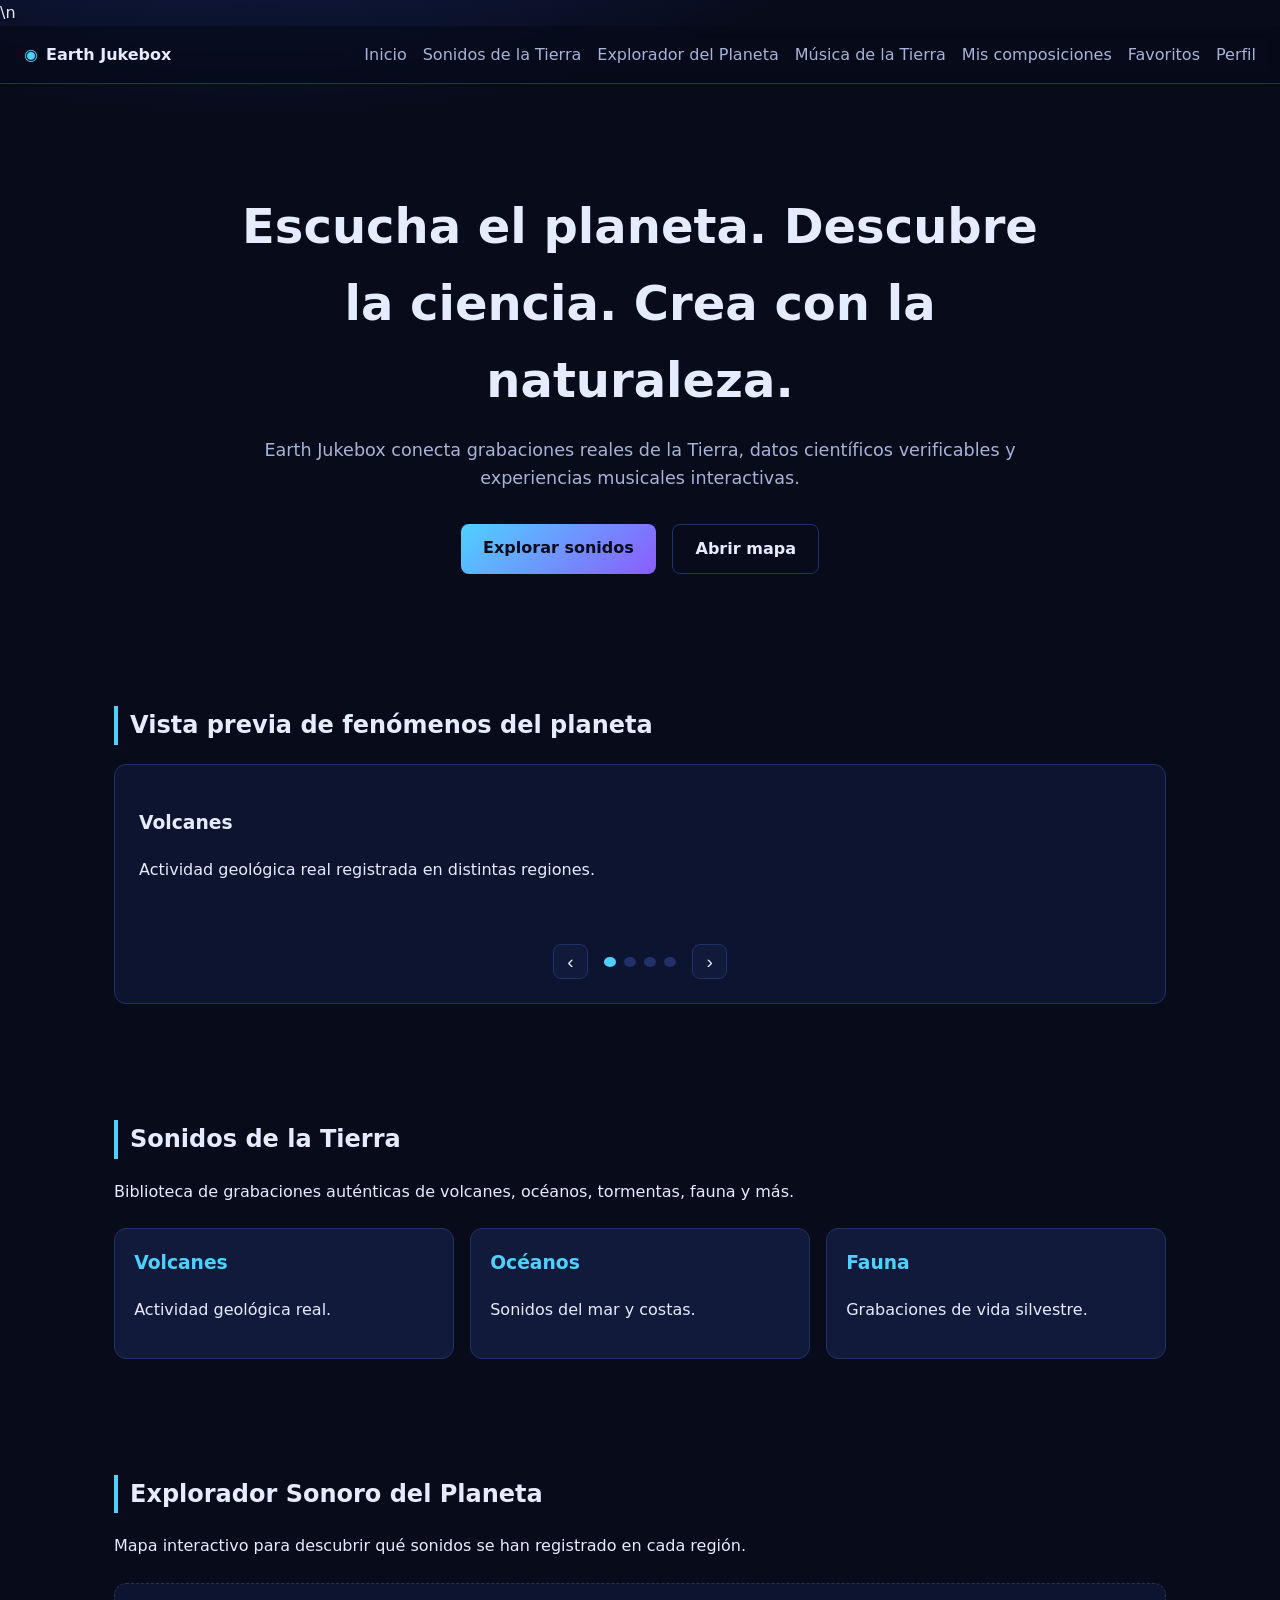
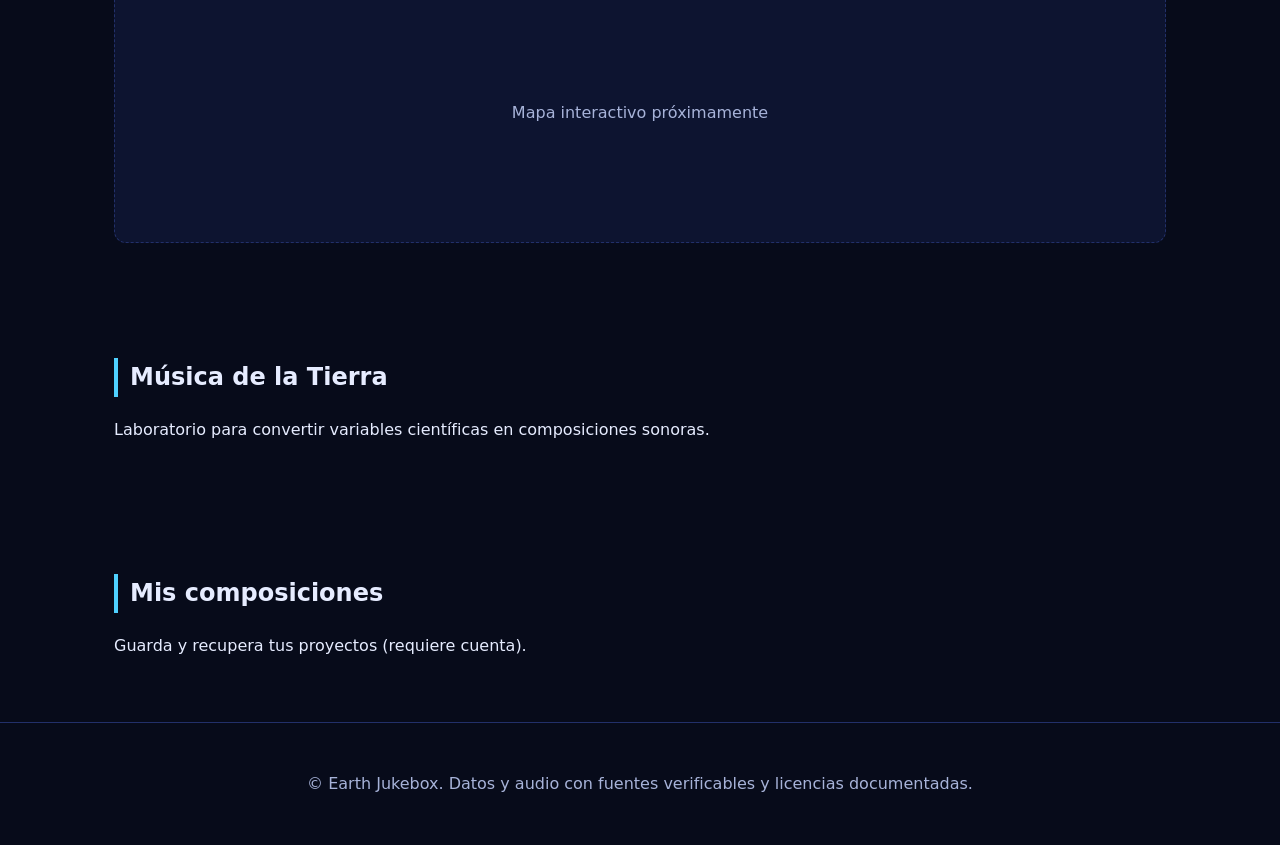
==== frontend/index.html @ 1860da3d "Initial Earth Jukebox project" ====
<!DOCTYPE html>
<html lang="es">
<head>
  <meta charset="UTF-8" />
  <meta name="viewport" content="width=device-width, initial-scale=1.0" />
  <title>Earth Jukebox — Listen to the Planet</title>
  <meta name="description" content="Explora sonidos reales del planeta, descubre su ciencia y crea música con la naturaleza." />
  <link rel="stylesheet" href="styles/main.css" />
<script src="config.js"></script>\n</head>
<body>
  <a class="skip-link" href="#contenido">Saltar al contenido</a>

  <header class="site-header">
    <div class="brand">
      <span class="brand-mark" aria-hidden="true">◉</span>
      <span class="brand-name">Earth Jukebox</span>
    </div>
    <button class="nav-toggle" aria-expanded="false" aria-controls="site-nav" aria-label="Abrir menú">☰</button>
    <nav id="site-nav" class="site-nav" aria-label="Principal">
      <a href="index.html">Inicio</a>
      <a href="pages/sounds.html">Sonidos de la Tierra</a>
      <a href="pages/explorer.html">Explorador del Planeta</a>
      <a href="pages/music.html">Música de la Tierra</a>
      <a href="pages/compositions.html">Mis composiciones</a>
      <a href="pages/favorites.html">Favoritos</a>
      <a href="pages/profile.html">Perfil</a>
    </nav>
  </header>

  <main id="contenido">
    <section class="hero">
      <h1>Escucha el planeta. Descubre la ciencia. Crea con la naturaleza.</h1>
      <p>Earth Jukebox conecta grabaciones reales de la Tierra, datos científicos verificables y experiencias musicales interactivas.</p>
      <div class="hero-actions">
        <a class="btn btn-primary" href="pages/sounds.html">Explorar sonidos</a>
        <a class="btn btn-secondary" href="pages/explorer.html">Abrir mapa</a>
      </div>
    </section>

    <section class="section" aria-labelledby="carousel-title">
      <h2 id="carousel-title">Vista previa de fenómenos del planeta</h2>
      <div id="hero-carousel" class="carousel" aria-roledescription="carrusel" aria-label="Fenómenos del planeta">
        <div class="carousel-viewport">
          <div class="carousel-slide is-active" aria-hidden="false">
            <h3>Volcanes</h3>
            <p>Actividad geológica real registrada en distintas regiones.</p>
          </div>
          <div class="carousel-slide" aria-hidden="true">
            <h3>Océanos</h3>
            <p>Sonidos del mar, costas y corrientes.</p>
          </div>
          <div class="carousel-slide" aria-hidden="true">
            <h3>Tormentas</h3>
            <p>Fenómenos atmosféricos convertidos en datos y sonido.</p>
          </div>
          <div class="carousel-slide" aria-hidden="true">
            <h3>Hielo y glaciares</h3>
            <p>Crujidos y movimientos de masas de hielo.</p>
          </div>
        </div>
        <div class="carousel-controls">
          <button class="carousel-prev" aria-label="Diapositiva anterior">‹</button>
          <div class="carousel-dots" role="tablist" aria-label="Seleccionar diapositiva">
            <button class="carousel-dot is-active" aria-current="true" aria-label="Diapositiva 1"></button>
            <button class="carousel-dot" aria-label="Diapositiva 2"></button>
            <button class="carousel-dot" aria-label="Diapositiva 3"></button>
            <button class="carousel-dot" aria-label="Diapositiva 4"></button>
          </div>
          <button class="carousel-next" aria-label="Diapositiva siguiente">›</button>
        </div>
        <p class="sr-only carousel-live" aria-live="polite"></p>
      </div>
    </section>

    <section id="sonidos" class="section">
      <h2>Sonidos de la Tierra</h2>
      <p>Biblioteca de grabaciones auténticas de volcanes, océanos, tormentas, fauna y más.</p>
      <div class="card-grid">
        <article class="card"><h3>Volcanes</h3><p>Actividad geológica real.</p></article>
        <article class="card"><h3>Océanos</h3><p>Sonidos del mar y costas.</p></article>
        <article class="card"><h3>Fauna</h3><p>Grabaciones de vida silvestre.</p></article>
      </div>
    </section>

    <section id="explorador" class="section">
      <h2>Explorador Sonoro del Planeta</h2>
      <p>Mapa interactivo para descubrir qué sonidos se han registrado en cada región.</p>
      <div id="map-placeholder" class="map-placeholder" role="img" aria-label="Mapa del planeta (próximamente)">Mapa interactivo próximamente</div>
    </section>

    <section id="musica" class="section">
      <h2>Música de la Tierra</h2>
      <p>Laboratorio para convertir variables científicas en composiciones sonoras.</p>
    </section>

    <section id="composiciones" class="section">
      <h2>Mis composiciones</h2>
      <p>Guarda y recupera tus proyectos (requiere cuenta).</p>
    </section>
  </main>

  <footer class="site-footer">
    <p>© Earth Jukebox. Datos y audio con fuentes verificables y licencias documentadas.</p>
  </footer>

  <script type="module" src="scripts/main.js"></script>
</body>
</html>
---- frontend/styles/main.css ----
:root {
  --bg: #070b1a;
  --bg-2: #0d1430;
  --card: #111a3a;
  --text: #e6ecff;
  --muted: #a7b3d9;
  --accent: #4fd1ff;
  --accent-2: #8b5cff;
  --border: #22306a;
}

* { box-sizing: border-box; }

body {
  margin: 0;
  font-family: system-ui, -apple-system, Segoe UI, Roboto, sans-serif;
  background: radial-gradient(1200px 600px at 20% -10%, #1a2a6c 0%, transparent 60%), var(--bg);
  color: var(--text);
  line-height: 1.6;
}

.skip-link {
  position: absolute;
  left: -9999px;
  top: 0;
  background: var(--accent);
  color: #000;
  padding: 0.5rem 1rem;
}
.skip-link:focus { left: 1rem; top: 1rem; }

.site-header {
  display: flex;
  justify-content: space-between;
  align-items: center;
  padding: 1rem 1.5rem;
  border-bottom: 1px solid var(--border);
  background: rgba(7,11,26,0.7);
  backdrop-filter: blur(8px);
  position: sticky;
  top: 0;
  z-index: 10;
}

.brand { display: flex; align-items: center; gap: 0.5rem; font-weight: 700; }
.brand-mark { color: var(--accent); }
.site-nav { display: flex; gap: 1rem; flex-wrap: wrap; }
.site-nav a { color: var(--muted); text-decoration: none; }
.site-nav a:hover { color: var(--accent); }

.hero {
  padding: 4rem 1.5rem;
  text-align: center;
  max-width: 900px;
  margin: 0 auto;
}
.hero h1 { font-size: clamp(1.8rem, 4vw, 3rem); margin-bottom: 1rem; }
.hero p { color: var(--muted); font-size: 1.1rem; }
.hero-actions { margin-top: 2rem; display: flex; gap: 1rem; justify-content: center; flex-wrap: wrap; }

.btn {
  display: inline-block;
  padding: 0.7rem 1.4rem;
  border-radius: 8px;
  text-decoration: none;
  font-weight: 600;
  border: 1px solid var(--border);
}
.btn-primary { background: linear-gradient(135deg, var(--accent), var(--accent-2)); color: #070b1a; border: none; }
.btn-secondary { color: var(--text); }

.section { padding: 3rem 1.5rem; max-width: 1100px; margin: 0 auto; }
.section h2 { border-left: 4px solid var(--accent); padding-left: 0.75rem; }

.card-grid { display: grid; grid-template-columns: repeat(auto-fit, minmax(220px, 1fr)); gap: 1rem; margin-top: 1.5rem; }
.card { background: var(--card); border: 1px solid var(--border); border-radius: 12px; padding: 1.2rem; }
.card h3 { margin-top: 0; color: var(--accent); }

.map-placeholder {
  margin-top: 1.5rem;
  height: 260px;
  border: 1px dashed var(--border);
  border-radius: 12px;
  display: flex;
  align-items: center;
  justify-content: center;
  color: var(--muted);
  background: var(--bg-2);
}

.map-container {
  height: 420px;
  border: 1px solid var(--border);
  border-radius: 12px;
  margin-top: 1rem;
  z-index: 1;
}

.map-toolbar {
  display: flex;
  gap: 0.75rem;
  flex-wrap: wrap;
  align-items: end;
  margin-top: 1rem;
}
.map-toolbar label { display: flex; flex-direction: column; font-size: 0.9rem; color: var(--muted); }
.map-toolbar input { padding: 0.4rem; border-radius: 6px; border: 1px solid var(--border); background: var(--bg-2); color: var(--text); }

.code-block {
  background: var(--bg-2);
  border: 1px solid var(--border);
  border-radius: 8px;
  padding: 1rem;
  overflow: auto;
  max-height: 320px;
  font-size: 0.85rem;
}

.layers-grid {
  display: grid;
  grid-template-columns: repeat(auto-fit, minmax(220px, 1fr));
  gap: 1rem;
  margin-top: 1rem;
}

.viz-canvas {
  width: 100%;
  height: 120px;
  border: 1px solid var(--border);
  border-radius: 8px;
  margin-top: 1rem;
  background: var(--bg-2);
}

.transport {
  display: flex;
  gap: 0.75rem;
  flex-wrap: wrap;
  align-items: center;
  margin-bottom: 1rem;
}

.auth-grid {
  display: grid;
  grid-template-columns: repeat(auto-fit, minmax(260px, 1fr));
  gap: 1rem;
}
.auth-grid label { display: flex; flex-direction: column; margin-bottom: 0.5rem; color: var(--muted); }
.auth-grid input { padding: 0.4rem; border-radius: 6px; border: 1px solid var(--border); background: var(--bg-2); color: var(--text); }

.compare-grid { display: grid; grid-template-columns: repeat(auto-fit, minmax(260px, 1fr)); gap: 1rem; margin: 1rem 0; }
.compare-grid fieldset { border: 1px solid var(--border); border-radius: 8px; padding: 1rem; }
.compare-grid label { display: flex; flex-direction: column; margin-bottom: 0.5rem; color: var(--muted); }
.compare-grid input { padding: 0.4rem; border-radius: 6px; border: 1px solid var(--border); background: var(--bg-2); color: var(--text); }

/* Accesibilidad: foco visible */
:focus-visible { outline: 2px solid var(--accent); outline-offset: 2px; }

.site-footer { padding: 2rem 1.5rem; text-align: center; color: var(--muted); border-top: 1px solid var(--border); }

/* Carrusel */
.carousel { background: var(--bg-2); border: 1px solid var(--border); border-radius: 12px; padding: 1.5rem; }
.carousel-viewport { position: relative; min-height: 120px; }
.carousel-slide { display: none; }
.carousel-slide.is-active { display: block; }
.carousel-controls { display: flex; align-items: center; justify-content: center; gap: 1rem; margin-top: 1rem; }
.carousel-prev, .carousel-next { background: var(--card); color: var(--text); border: 1px solid var(--border); border-radius: 8px; width: 2.2rem; height: 2.2rem; cursor: pointer; font-size: 1.2rem; }
.carousel-dots { display: flex; gap: 0.5rem; }
.carousel-dot { width: 10px; height: 10px; border-radius: 50%; border: none; background: var(--border); cursor: pointer; }
.carousel-dot.is-active { background: var(--accent); }
.sr-only { position: absolute; width: 1px; height: 1px; padding: 0; margin: -1px; overflow: hidden; clip: rect(0,0,0,0); white-space: nowrap; border: 0; }

/* Nav responsive */
.nav-toggle { display: none; background: var(--card); color: var(--text); border: 1px solid var(--border); border-radius: 8px; padding: 0.4rem 0.7rem; cursor: pointer; }

@media (max-width: 760px) {
  .site-header { flex-wrap: wrap; }
  .nav-toggle { display: inline-block; }
  .site-nav { display: none; width: 100%; flex-direction: column; padding-top: 0.5rem; }
  .site-nav.is-open { display: flex; }
}

@media (prefers-reduced-motion: reduce) {
  * { animation: none !important; transition: none !important; }
}
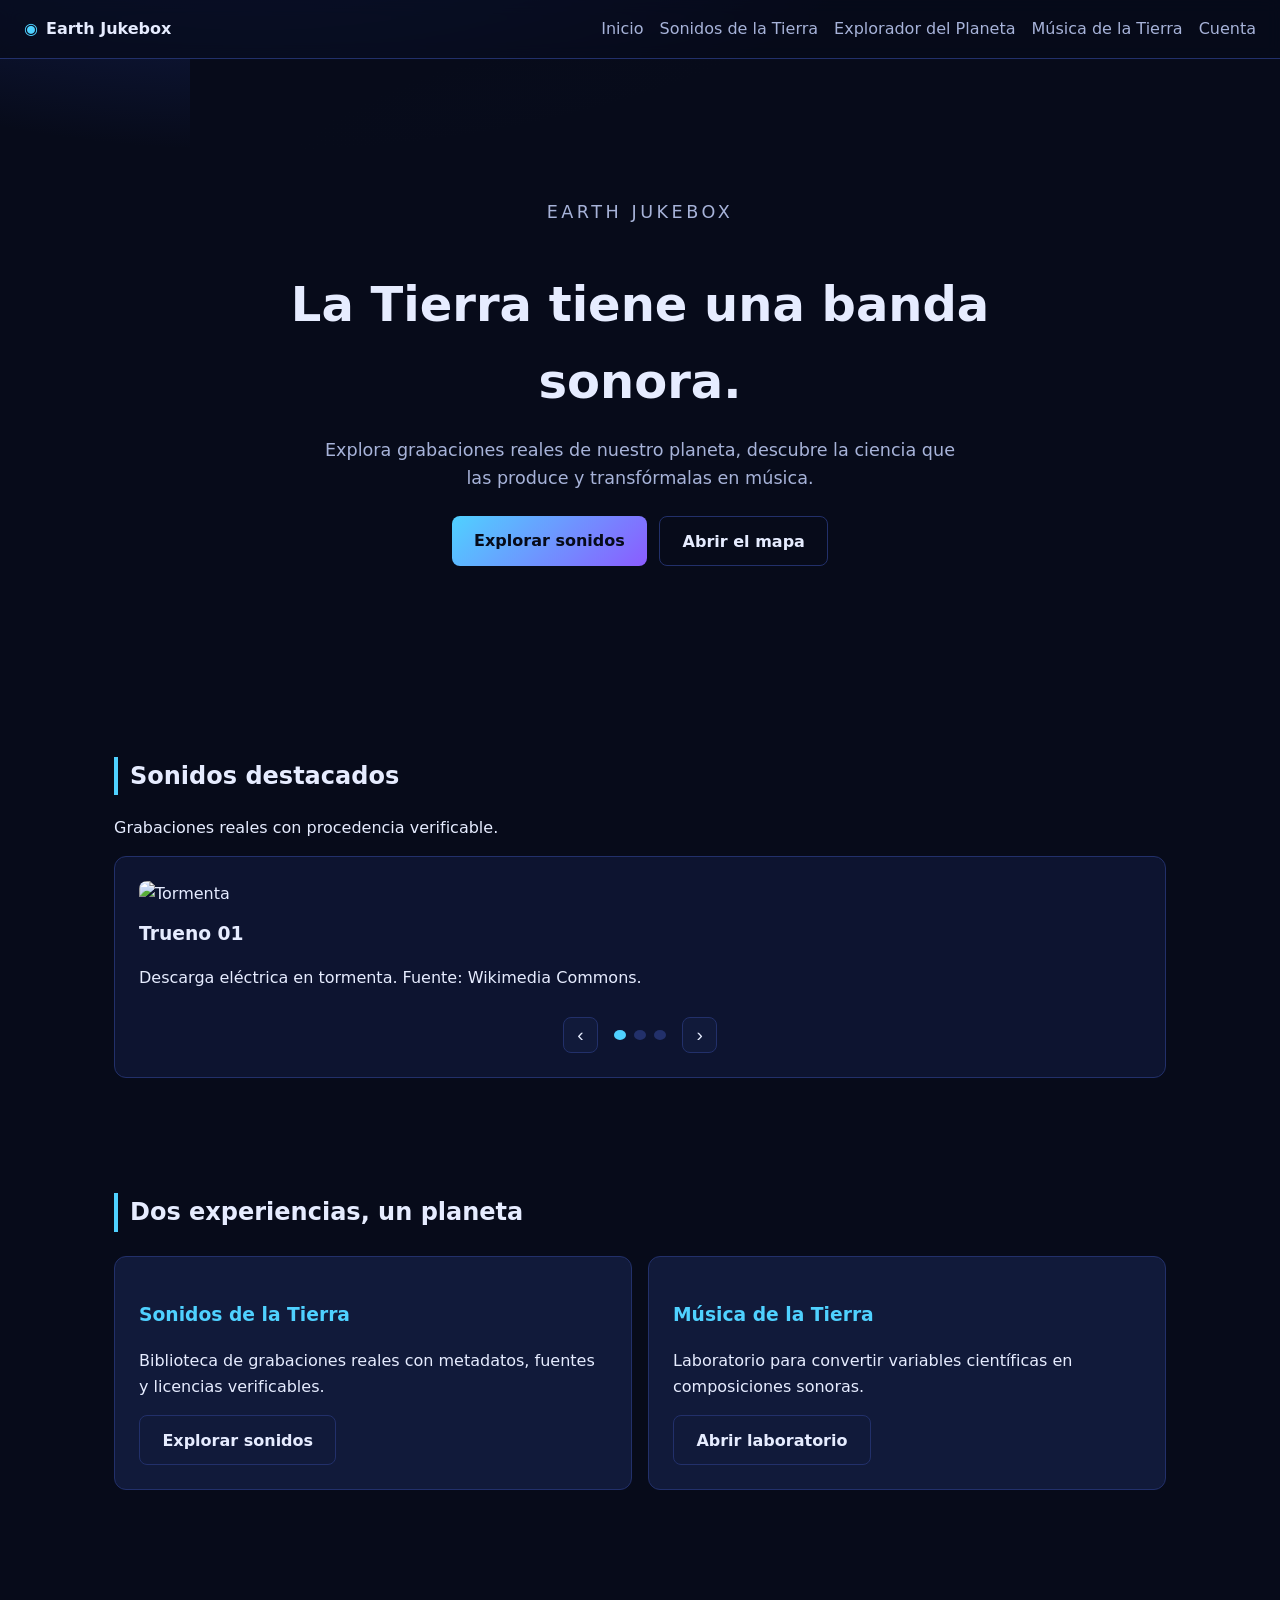
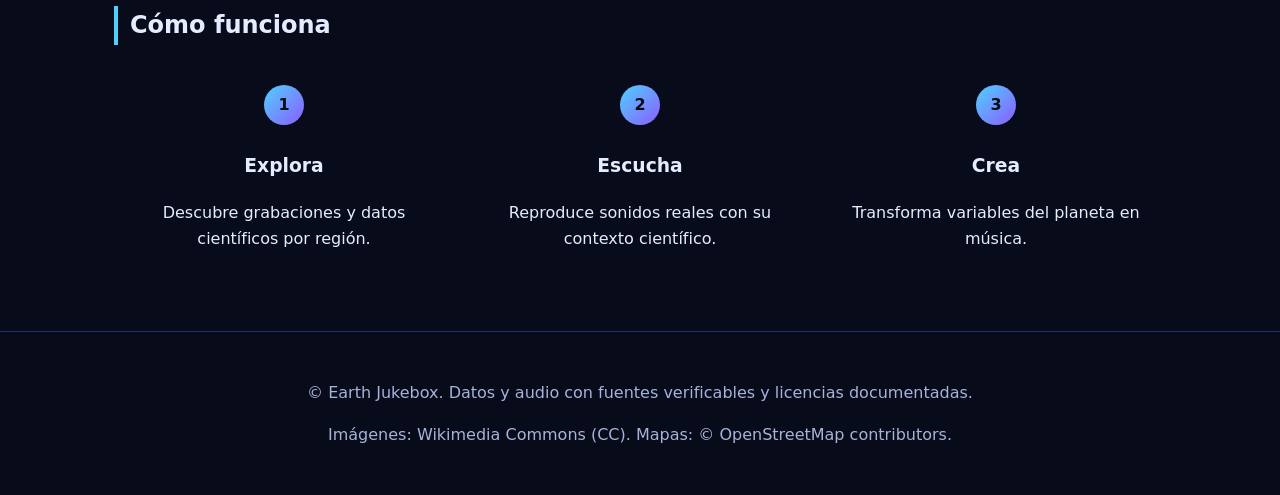
==== commit 4425852b: "Stage 3: design system and immersive landing (T3.1, T3.2)" ====
--- a/frontend/index.html
+++ b/frontend/index.html
@@ -3,10 +3,12 @@
 <head>
   <meta charset="UTF-8" />
   <meta name="viewport" content="width=device-width, initial-scale=1.0" />
-  <title>Earth Jukebox — Listen to the Planet</title>
+  <title>Earth Jukebox — La Tierra tiene una banda sonora</title>
   <meta name="description" content="Explora sonidos reales del planeta, descubre su ciencia y crea música con la naturaleza." />
+  <link rel="stylesheet" href="styles/tokens.css" />
   <link rel="stylesheet" href="styles/main.css" />
-<script src="config.js"></script>\n</head>
+  <script src="config.js"></script>
+</head>
 <body>
   <a class="skip-link" href="#contenido">Saltar al contenido</a>
 
@@ -17,45 +19,54 @@
     </div>
     <button class="nav-toggle" aria-expanded="false" aria-controls="site-nav" aria-label="Abrir menú">☰</button>
     <nav id="site-nav" class="site-nav" aria-label="Principal">
-      <a href="index.html">Inicio</a>
+      <a href="index.html" aria-current="page">Inicio</a>
       <a href="pages/sounds.html">Sonidos de la Tierra</a>
       <a href="pages/explorer.html">Explorador del Planeta</a>
       <a href="pages/music.html">Música de la Tierra</a>
-      <a href="pages/compositions.html">Mis composiciones</a>
-      <a href="pages/favorites.html">Favoritos</a>
-      <a href="pages/profile.html">Perfil</a>
+      <a href="pages/account.html">Cuenta</a>
     </nav>
   </header>
 
   <main id="contenido">
-    <section class="hero">
-      <h1>Escucha el planeta. Descubre la ciencia. Crea con la naturaleza.</h1>
-      <p>Earth Jukebox conecta grabaciones reales de la Tierra, datos científicos verificables y experiencias musicales interactivas.</p>
-      <div class="hero-actions">
-        <a class="btn btn-primary" href="pages/sounds.html">Explorar sonidos</a>
-        <a class="btn btn-secondary" href="pages/explorer.html">Abrir mapa</a>
+    <section class="hero hero-earth">
+      <div class="hero-bg" style="background-image:url('https://thumb.wikimedia.org/wikipedia/commons/thumb/9/97/The_Earth_seen_from_Apollo_17.jpg/1280px-The_Earth_seen_from_Apollo_17.jpg?utm_source=commons.wikimedia.org&utm_campaign=imageinfo&utm_content=thumbnail');" aria-hidden="true"></div>
+      <div class="hero-overlay"></div>
+      <div class="hero-content">
+        <p class="eyebrow">Earth Jukebox</p>
+        <h1>La Tierra tiene una banda sonora.</h1>
+        <p class="hero-lead">Explora grabaciones reales de nuestro planeta, descubre la ciencia que las produce y transfórmalas en música.</p>
+        <div class="hero-actions">
+          <a class="btn btn-primary" href="pages/sounds.html">Explorar sonidos</a>
+          <a class="btn btn-secondary" href="pages/explorer.html">Abrir el mapa</a>
+        </div>
       </div>
     </section>
 
-    <section class="section" aria-labelledby="carousel-title">
-      <h2 id="carousel-title">Vista previa de fenómenos del planeta</h2>
-      <div id="hero-carousel" class="carousel" aria-roledescription="carrusel" aria-label="Fenómenos del planeta">
+    <section class="section" aria-labelledby="featured-title">
+      <h2 id="featured-title">Sonidos destacados</h2>
+      <p>Grabaciones reales con procedencia verificable.</p>
+      <div id="hero-carousel" class="carousel" aria-roledescription="carrusel" aria-label="Sonidos destacados">
         <div class="carousel-viewport">
           <div class="carousel-slide is-active" aria-hidden="false">
-            <h3>Volcanes</h3>
-            <p>Actividad geológica real registrada en distintas regiones.</p>
+            <img src="https://thumb.wikimedia.org/wikipedia/commons/thumb/0/07/ISS-20_Thunderstorms_on_the_Brazilian_Horizon.jpg/500px-ISS-20_Thunderstorms_on_the_Brazilian_Horizon.jpg?utm_source=commons.wikimedia.org&utm_campaign=imageinfo&utm_content=thumbnail" alt="Tormenta" loading="lazy" />
+            <div class="slide-body">
+              <h3>Trueno 01</h3>
+              <p>Descarga eléctrica en tormenta. Fuente: Wikimedia Commons.</p>
+            </div>
           </div>
           <div class="carousel-slide" aria-hidden="true">
-            <h3>Océanos</h3>
-            <p>Sonidos del mar, costas y corrientes.</p>
+            <img src="https://thumb.wikimedia.org/wikipedia/commons/thumb/9/9d/Rain_drops_vehicle_mirror_window_06.jpg/500px-Rain_drops_vehicle_mirror_window_06.jpg?utm_source=commons.wikimedia.org&utm_campaign=imageinfo&utm_content=thumbnail" alt="Lluvia" loading="lazy" />
+            <div class="slide-body">
+              <h3>Sonido de lluvia</h3>
+              <p>Precipitación real. Fuente: Wikimedia Commons.</p>
+            </div>
           </div>
           <div class="carousel-slide" aria-hidden="true">
-            <h3>Tormentas</h3>
-            <p>Fenómenos atmosféricos convertidos en datos y sonido.</p>
-          </div>
-          <div class="carousel-slide" aria-hidden="true">
-            <h3>Hielo y glaciares</h3>
-            <p>Crujidos y movimientos de masas de hielo.</p>
+            <img src="https://thumb.wikimedia.org/wikipedia/commons/thumb/e/ef/Waves_crashing_against_the_Santa_Cruz_Shore_%284788703579%29.jpg/500px-Waves_crashing_against_the_Santa_Cruz_Shore_%284788703579%29.jpg?utm_source=commons.wikimedia.org&utm_campaign=imageinfo&utm_content=thumbnail" alt="Olas" loading="lazy" />
+            <div class="slide-body">
+              <h3>Olas del océano</h3>
+              <p>Oleaje en costa. Fuente: Wikimedia Commons.</p>
+            </div>
           </div>
         </div>
         <div class="carousel-controls">
@@ -64,7 +75,6 @@
             <button class="carousel-dot is-active" aria-current="true" aria-label="Diapositiva 1"></button>
             <button class="carousel-dot" aria-label="Diapositiva 2"></button>
             <button class="carousel-dot" aria-label="Diapositiva 3"></button>
-            <button class="carousel-dot" aria-label="Diapositiva 4"></button>
           </div>
           <button class="carousel-next" aria-label="Diapositiva siguiente">›</button>
         </div>
@@ -72,37 +82,38 @@
       </div>
     </section>
 
-    <section id="sonidos" class="section">
-      <h2>Sonidos de la Tierra</h2>
-      <p>Biblioteca de grabaciones auténticas de volcanes, océanos, tormentas, fauna y más.</p>
-      <div class="card-grid">
-        <article class="card"><h3>Volcanes</h3><p>Actividad geológica real.</p></article>
-        <article class="card"><h3>Océanos</h3><p>Sonidos del mar y costas.</p></article>
-        <article class="card"><h3>Fauna</h3><p>Grabaciones de vida silvestre.</p></article>
+    <section class="section" aria-labelledby="experiences-title">
+      <h2 id="experiences-title">Dos experiencias, un planeta</h2>
+      <div class="experience-grid">
+        <article class="experience-card">
+          <h3>Sonidos de la Tierra</h3>
+          <p>Biblioteca de grabaciones reales con metadatos, fuentes y licencias verificables.</p>
+          <a class="btn btn-secondary" href="pages/sounds.html">Explorar sonidos</a>
+        </article>
+        <article class="experience-card">
+          <h3>Música de la Tierra</h3>
+          <p>Laboratorio para convertir variables científicas en composiciones sonoras.</p>
+          <a class="btn btn-secondary" href="pages/music.html">Abrir laboratorio</a>
+        </article>
       </div>
     </section>
 
-    <section id="explorador" class="section">
-      <h2>Explorador Sonoro del Planeta</h2>
-      <p>Mapa interactivo para descubrir qué sonidos se han registrado en cada región.</p>
-      <div id="map-placeholder" class="map-placeholder" role="img" aria-label="Mapa del planeta (próximamente)">Mapa interactivo próximamente</div>
-    </section>
-
-    <section id="musica" class="section">
-      <h2>Música de la Tierra</h2>
-      <p>Laboratorio para convertir variables científicas en composiciones sonoras.</p>
-    </section>
-
-    <section id="composiciones" class="section">
-      <h2>Mis composiciones</h2>
-      <p>Guarda y recupera tus proyectos (requiere cuenta).</p>
+    <section class="section" aria-labelledby="how-title">
+      <h2 id="how-title">Cómo funciona</h2>
+      <div class="steps-grid">
+        <div class="step"><span class="step-num">1</span><h3>Explora</h3><p>Descubre grabaciones y datos científicos por región.</p></div>
+        <div class="step"><span class="step-num">2</span><h3>Escucha</h3><p>Reproduce sonidos reales con su contexto científico.</p></div>
+        <div class="step"><span class="step-num">3</span><h3>Crea</h3><p>Transforma variables del planeta en música.</p></div>
+      </div>
     </section>
   </main>
 
   <footer class="site-footer">
     <p>© Earth Jukebox. Datos y audio con fuentes verificables y licencias documentadas.</p>
+    <p class="muted">Imágenes: Wikimedia Commons (CC). Mapas: © OpenStreetMap contributors.</p>
   </footer>
 
+  <script src="config.js"></script>
   <script type="module" src="scripts/main.js"></script>
 </body>
 </html>
--- a/frontend/styles/tokens.css
+++ b/frontend/styles/tokens.css
@@ -0,0 +1,65 @@
+/* Design tokens — Earth Jukebox 2.0 */
+:root {
+  /* Colores */
+  --color-bg-deep: #050814;
+  --color-bg: #070b1a;
+  --color-bg-2: #0d1430;
+  --color-surface: #111a3a;
+  --color-surface-2: #1a2350;
+  --color-border: #22306a;
+  --color-text: #e6ecff;
+  --color-text-muted: #a7b3d9;
+  --color-accent: #4fd1ff;
+  --color-accent-2: #8b5cff;
+  --color-success: #3ecf8e;
+  --color-warning: #ffd740;
+  --color-danger: #ff5252;
+
+  /* Tipografía */
+  --font-sans: "Inter", system-ui, -apple-system, Segoe UI, Roboto, sans-serif;
+  --font-mono: "JetBrains Mono", ui-monospace, SFMono-Regular, Menlo, monospace;
+  --text-xs: 0.75rem;
+  --text-sm: 0.875rem;
+  --text-base: 1rem;
+  --text-lg: 1.125rem;
+  --text-xl: 1.25rem;
+  --text-2xl: 1.5rem;
+  --text-3xl: 2rem;
+  --text-4xl: 2.5rem;
+
+  /* Espaciado */
+  --space-1: 0.25rem;
+  --space-2: 0.5rem;
+  --space-3: 0.75rem;
+  --space-4: 1rem;
+  --space-6: 1.5rem;
+  --space-8: 2rem;
+  --space-12: 3rem;
+  --space-16: 4rem;
+
+  /* Radios */
+  --radius-sm: 6px;
+  --radius-md: 8px;
+  --radius-lg: 12px;
+  --radius-xl: 16px;
+  --radius-full: 9999px;
+
+  /* Sombras */
+  --shadow-sm: 0 1px 2px rgba(0,0,0,0.3);
+  --shadow-md: 0 4px 12px rgba(0,0,0,0.4);
+  --shadow-lg: 0 12px 40px rgba(0,0,0,0.5);
+  --shadow-glow: 0 0 40px rgba(79,209,255,0.15);
+
+  /* Transiciones */
+  --transition-fast: 150ms ease;
+  --transition-base: 250ms ease;
+  --transition-slow: 400ms ease;
+}
+
+@media (prefers-reduced-motion: reduce) {
+  :root {
+    --transition-fast: 0ms;
+    --transition-base: 0ms;
+    --transition-slow: 0ms;
+  }
+}
--- a/frontend/styles/main.css
+++ b/frontend/styles/main.css
@@ -1,12 +1,14 @@
+@import url("tokens.css");
+
 :root {
-  --bg: #070b1a;
-  --bg-2: #0d1430;
-  --card: #111a3a;
-  --text: #e6ecff;
-  --muted: #a7b3d9;
-  --accent: #4fd1ff;
-  --accent-2: #8b5cff;
-  --border: #22306a;
+  --bg: var(--color-bg);
+  --bg-2: var(--color-bg-2);
+  --card: var(--color-surface);
+  --text: var(--color-text);
+  --muted: var(--color-text-muted);
+  --accent: var(--color-accent);
+  --accent-2: var(--color-accent-2);
+  --border: var(--color-border);
 }
 
 * { box-sizing: border-box; }
@@ -75,6 +77,7 @@
 .card-grid { display: grid; grid-template-columns: repeat(auto-fit, minmax(220px, 1fr)); gap: 1rem; margin-top: 1.5rem; }
 .card { background: var(--card); border: 1px solid var(--border); border-radius: 12px; padding: 1.2rem; }
 .card h3 { margin-top: 0; color: var(--accent); }
+.sound-image { width: 100%; height: 160px; object-fit: cover; border-radius: 8px; margin-bottom: 0.75rem; }
 
 .map-placeholder {
   margin-top: 1.5rem;
@@ -152,6 +155,30 @@
 .compare-grid fieldset { border: 1px solid var(--border); border-radius: 8px; padding: 1rem; }
 .compare-grid label { display: flex; flex-direction: column; margin-bottom: 0.5rem; color: var(--muted); }
 .compare-grid input { padding: 0.4rem; border-radius: 6px; border: 1px solid var(--border); background: var(--bg-2); color: var(--text); }
+
+/* Hero inmersivo */
+.hero-earth { position: relative; min-height: 70vh; display: flex; align-items: center; justify-content: center; overflow: hidden; padding: 0; }
+.hero-bg { position: absolute; inset: 0; background-size: cover; background-position: center; filter: brightness(0.45) saturate(1.1); }
+.hero-overlay { position: absolute; inset: 0; background: radial-gradient(ellipse at center, transparent 0%, var(--color-bg) 75%); }
+.hero-content { position: relative; z-index: 2; text-align: center; max-width: 800px; padding: var(--space-8); }
+.eyebrow { text-transform: uppercase; letter-spacing: 0.2em; color: var(--accent); font-size: var(--text-sm); margin-bottom: var(--space-2); }
+.hero-lead { color: var(--color-text-muted); font-size: var(--text-lg); max-width: 640px; margin: 0 auto; }
+.hero-actions { margin-top: var(--space-6); display: flex; gap: var(--space-3); justify-content: center; flex-wrap: wrap; }
+
+/* Experiencias */
+.experience-grid { display: grid; grid-template-columns: repeat(auto-fit, minmax(280px, 1fr)); gap: var(--space-4); margin-top: var(--space-6); }
+.experience-card { background: var(--color-surface); border: 1px solid var(--color-border); border-radius: var(--radius-lg); padding: var(--space-6); transition: transform var(--transition-base), border-color var(--transition-base); }
+.experience-card:hover { transform: translateY(-4px); border-color: var(--accent); }
+.experience-card h3 { color: var(--accent); }
+
+/* Pasos */
+.steps-grid { display: grid; grid-template-columns: repeat(auto-fit, minmax(200px, 1fr)); gap: var(--space-4); margin-top: var(--space-6); }
+.step { text-align: center; padding: var(--space-4); }
+.step-num { display: inline-flex; align-items: center; justify-content: center; width: 2.5rem; height: 2.5rem; border-radius: 50%; background: linear-gradient(135deg, var(--accent), var(--accent-2)); color: var(--color-bg); font-weight: 700; margin-bottom: var(--space-2); }
+
+/* Carrusel mejorado */
+.carousel-slide img { width: 100%; height: 200px; object-fit: cover; border-radius: var(--radius-md); margin-bottom: var(--space-3); }
+.slide-body h3 { margin: 0 0 var(--space-1); }
 
 /* Accesibilidad: foco visible */
 :focus-visible { outline: 2px solid var(--accent); outline-offset: 2px; }
